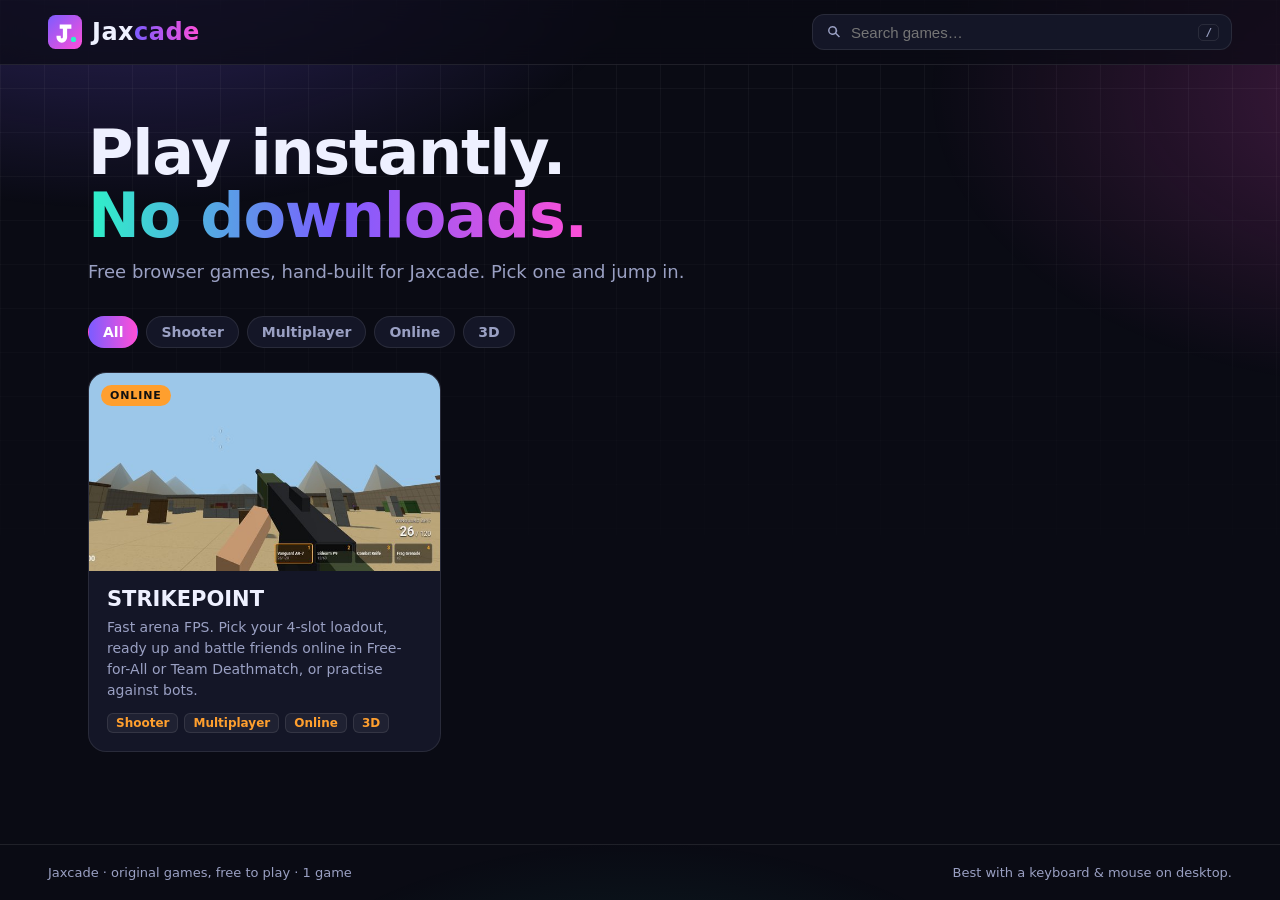
==== index.html @ 26d574fb "Jaxcade games hub with STRIKEPOINT" ====
<!doctype html>
<html lang="en">
<head>
<meta charset="utf-8">
<meta name="viewport" content="width=device-width, initial-scale=1">
<title>Jaxcade · Free browser games</title>
<meta name="description" content="Jaxcade — free, instant-play browser games. No downloads, no sign-up.">
<meta property="og:title" content="Jaxcade · Free browser games">
<meta property="og:description" content="Instant-play browser games: STRIKEPOINT and more coming soon.">
<meta property="og:image" content="img/strikepoint.jpg">
<link rel="icon" href="img/favicon.svg" type="image/svg+xml">
<link rel="stylesheet" href="css/style.css">
</head>
<body>
<div class="bg"></div>
<header class="top">
  <a class="logo" href="./"><img src="img/favicon.svg" alt=""><span>Jax<b>cade</b></span></a>
  <label class="search">
    <svg viewBox="0 0 24 24" aria-hidden="true"><path d="M10 4a6 6 0 1 0 3.9 10.6l4.7 4.7 1.4-1.4-4.7-4.7A6 6 0 0 0 10 4zm0 2a4 4 0 1 1 0 8 4 4 0 0 1 0-8z"/></svg>
    <input id="q" type="search" placeholder="Search games…" autocomplete="off" aria-label="Search games">
    <kbd>/</kbd>
  </label>
</header>
<main>
  <section class="hero">
    <h1>Play instantly.<br><span>No downloads.</span></h1>
    <p>Free browser games, hand-built for Jaxcade. Pick one and jump in.</p>
  </section>
  <nav class="chips" id="chips" aria-label="Filter by tag"></nav>
  <section class="grid" id="grid" aria-live="polite"></section>
  <p class="empty hidden" id="empty">No games match “<span id="emptyq"></span>”. More games coming soon!</p>
</main>
<footer>
  <span>Jaxcade · original games, free to play · <span id="count"></span></span>
  <span>Best with a keyboard &amp; mouse on desktop.</span>
</footer>
<script src="js/games.js"></script>
<script src="js/hub.js"></script>
</body>
</html>
---- css/style.css ----
:root{--bg:#0a0b14;--panel:#141627;--line:rgba(255,255,255,.09);--text:#eef0ff;--muted:#9aa0c3;--a1:#7c5cff;--a2:#ff4fd8;--a3:#2ef2c8}
*{box-sizing:border-box;margin:0;padding:0}
html{color-scheme:dark}
body{min-height:100vh;background:var(--bg);color:var(--text);font-family:system-ui,-apple-system,"Segoe UI",Roboto,Inter,sans-serif;display:flex;flex-direction:column}
.bg{position:fixed;inset:0;z-index:-1;background:radial-gradient(900px 500px at 10% -10%,rgba(124,92,255,.35),transparent 60%),radial-gradient(800px 500px at 110% 10%,rgba(255,79,216,.22),transparent 60%),radial-gradient(700px 400px at 50% 120%,rgba(46,242,200,.12),transparent 60%)}
.bg:after{content:"";position:absolute;inset:0;background-image:linear-gradient(var(--line) 1px,transparent 1px),linear-gradient(90deg,var(--line) 1px,transparent 1px);background-size:44px 44px;mask-image:linear-gradient(#000,transparent 70%);opacity:.5}
.hidden{display:none!important}
a{color:inherit}
.top{position:sticky;top:0;z-index:10;display:flex;align-items:center;gap:20px;justify-content:space-between;padding:14px clamp(16px,4vw,48px);background:rgba(10,11,20,.72);backdrop-filter:blur(12px);border-bottom:1px solid var(--line)}
.logo{display:flex;align-items:center;gap:10px;text-decoration:none;font-weight:900;font-size:24px;letter-spacing:.02em}
.logo img{width:34px;height:34px}
.logo b{background:linear-gradient(90deg,var(--a1),var(--a2));-webkit-background-clip:text;background-clip:text;color:transparent}
.search{display:flex;align-items:center;gap:8px;background:var(--panel);border:1px solid var(--line);border-radius:12px;padding:8px 12px;width:min(420px,55vw);transition:border-color .2s,box-shadow .2s}
.search:focus-within{border-color:var(--a1);box-shadow:0 0 0 3px rgba(124,92,255,.25)}
.search svg{width:18px;height:18px;fill:var(--muted);flex:none}
.search input{flex:1;min-width:0;background:none;border:0;outline:0;color:var(--text);font-size:15px}
.search kbd{font:600 11px ui-monospace,monospace;color:var(--muted);border:1px solid var(--line);border-radius:5px;padding:1px 6px}
main{flex:1;width:100%;max-width:1200px;margin:0 auto;padding:0 clamp(16px,4vw,48px)}
.hero{padding:56px 0 26px}
.hero h1{font-size:clamp(34px,6vw,62px);line-height:1.02;font-weight:900;letter-spacing:-.02em}
.hero h1 span{background:linear-gradient(90deg,var(--a3),var(--a1) 50%,var(--a2));-webkit-background-clip:text;background-clip:text;color:transparent}
.hero p{color:var(--muted);font-size:18px;margin-top:14px}
.chips{display:flex;flex-wrap:wrap;gap:8px;margin:8px 0 24px}
.chip{font:600 14px system-ui,sans-serif;color:var(--muted);background:var(--panel);border:1px solid var(--line);border-radius:999px;padding:7px 14px;cursor:pointer;transition:all .15s}
.chip:hover{color:var(--text);border-color:rgba(255,255,255,.25)}
.chip.on{color:#fff;background:linear-gradient(90deg,var(--a1),var(--a2));border-color:transparent}
.grid{display:grid;grid-template-columns:repeat(auto-fill,minmax(320px,1fr));gap:22px;padding-bottom:40px}
.card{display:flex;flex-direction:column;text-decoration:none;background:var(--panel);border:1px solid var(--line);border-radius:18px;overflow:hidden;transition:transform .18s,box-shadow .18s,border-color .18s}
.card:hover,.card:focus-visible{transform:translateY(-4px);border-color:var(--accent);box-shadow:0 14px 40px -12px var(--accent);outline:none}
.thumb{position:relative;aspect-ratio:16/9;overflow:hidden;background:#000}
.thumb img{width:100%;height:100%;object-fit:cover;display:block;transition:transform .4s}
.card:hover .thumb img{transform:scale(1.05)}
.badge{position:absolute;top:12px;left:12px;font:800 11px system-ui;letter-spacing:.08em;text-transform:uppercase;background:var(--accent);color:#111;padding:4px 9px;border-radius:999px}
.play{position:absolute;right:12px;bottom:12px;font-weight:800;background:rgba(0,0,0,.65);border:1px solid rgba(255,255,255,.25);padding:8px 14px;border-radius:10px;opacity:0;transform:translateY(6px);transition:all .18s}
.card:hover .play{opacity:1;transform:none}
.info{padding:16px 18px 18px}
.info h2{font-size:21px;font-weight:800}
.info p{color:var(--muted);font-size:14px;line-height:1.5;margin:6px 0 12px}
.tags{display:flex;flex-wrap:wrap;gap:6px}
.tags span{font-size:12px;font-weight:600;color:var(--accent);background:rgba(255,255,255,.05);border:1px solid var(--line);border-radius:6px;padding:2px 8px}
.empty{color:var(--muted);text-align:center;padding:40px 0 60px}
footer{display:flex;flex-wrap:wrap;justify-content:space-between;gap:10px;padding:20px clamp(16px,4vw,48px);border-top:1px solid var(--line);color:var(--muted);font-size:13px}
@media (max-width:560px){.search kbd{display:none}.logo span{display:none}}
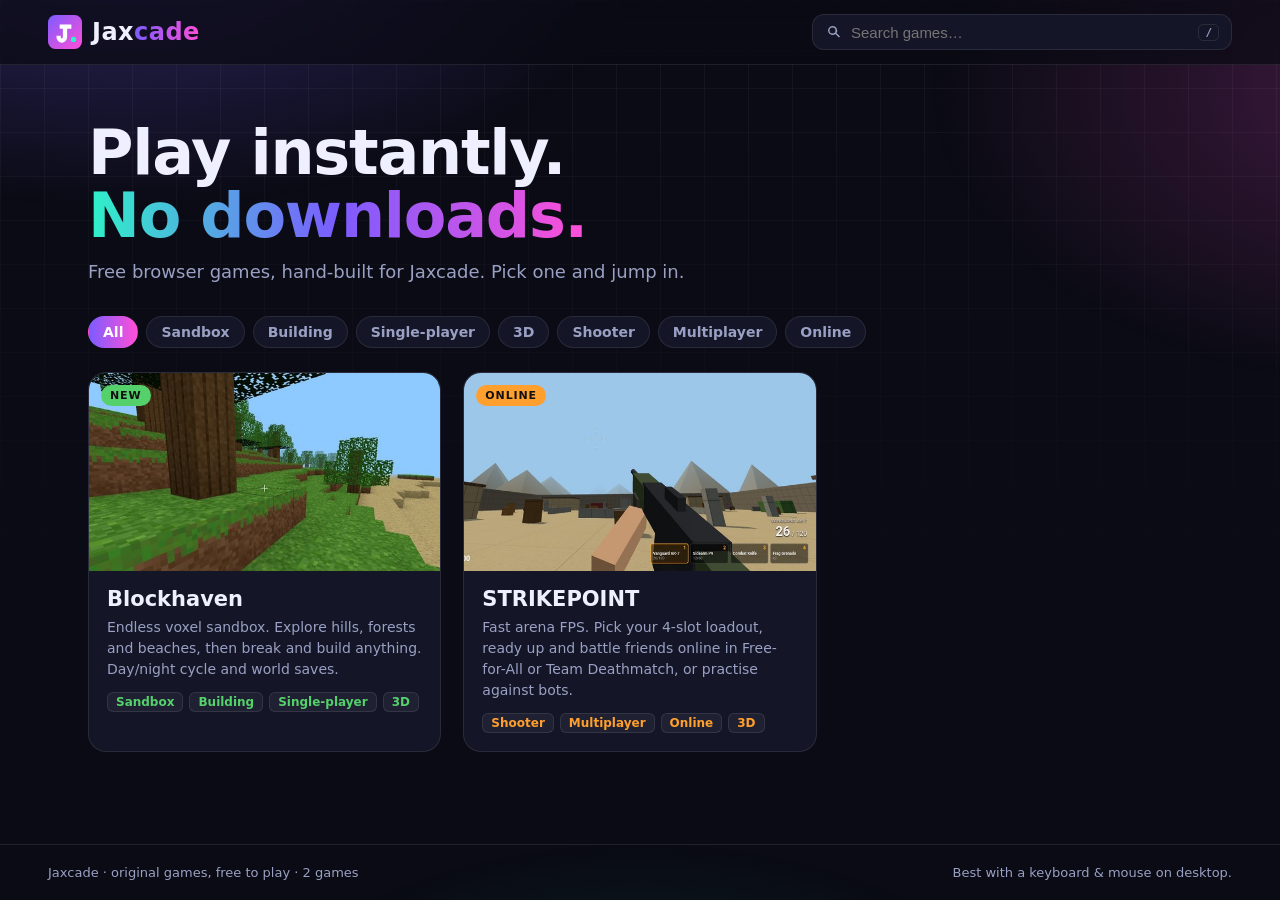
==== commit 16c2a769: "Add Blockhaven voxel sandbox game" ====
--- a/index.html
+++ b/index.html
@@ -6,7 +6,7 @@
 <title>Jaxcade · Free browser games</title>
 <meta name="description" content="Jaxcade — free, instant-play browser games. No downloads, no sign-up.">
 <meta property="og:title" content="Jaxcade · Free browser games">
-<meta property="og:description" content="Instant-play browser games: STRIKEPOINT and more coming soon.">
+<meta property="og:description" content="Instant-play browser games: Blockhaven, STRIKEPOINT and more.">
 <meta property="og:image" content="img/strikepoint.jpg">
 <link rel="icon" href="img/favicon.svg" type="image/svg+xml">
 <link rel="stylesheet" href="css/style.css">
